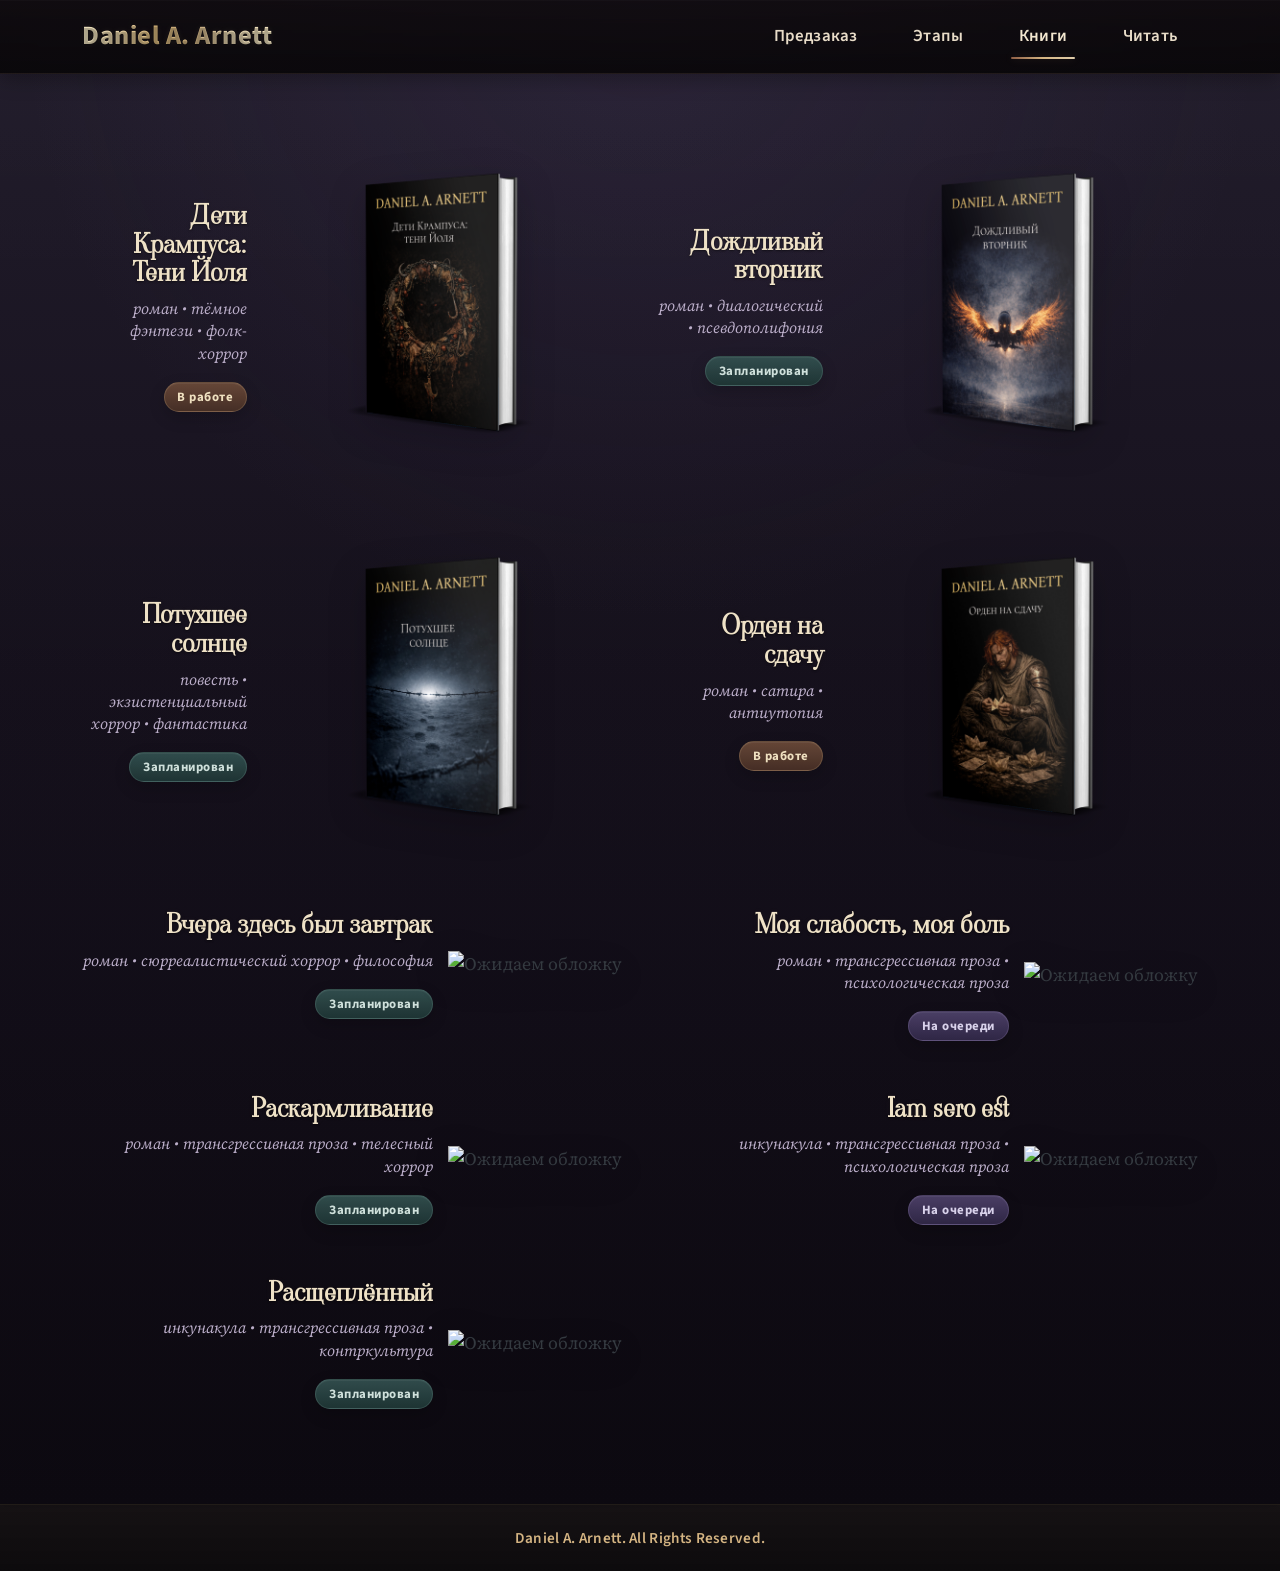
==== plans.html @ cc0ba198 "Update plans.html" ====
<!DOCTYPE html>
<html lang="ru">
<head>
    <meta charset="UTF-8">
    <meta name="viewport" content="width=device-width, initial-scale=1.0">

    <link href="./bootstrap.min.css" rel="stylesheet">
    <link href="./css/base.css" rel="stylesheet">
    <link href="./css/sections.css" rel="stylesheet">
    <link href="./css/modals.css" rel="stylesheet">
    <link href="./css/media.css" rel="stylesheet">
    <link href="./css/plans.css" rel="stylesheet">

    <link rel="preconnect" href="https://fonts.googleapis.com">
    <link rel="preconnect" href="https://fonts.gstatic.com" crossorigin>
    <link href="https://fonts.googleapis.com/css2?family=Source+Sans+3:ital,wght@0,200..900;1,200..900&family=Source+Serif+4:ital,opsz,wght@0,8..60,200..900;1,8..60,200..900&family=Viaoda+Libre&display=swap" rel="stylesheet">

    <title>Планы — Daniel A. Arnett</title>
</head>
<body>
    <nav class="navbar navbar-expand-lg fixed-top sticky" id="navbar">
        <div class="container">
            <a href="./index.html" class="navbar-brand logo gradient">Daniel A. Arnett</a>

            <button class="navbar-toggler" type="button" data-bs-toggle="collapse" data-bs-target="#navbarCollapse" aria-controls="navbarCollapse" aria-expanded="false" aria-label="Toggle navigation">
                <svg xmlns="http://www.w3.org/2000/svg" viewBox="0,0,256,256" width="48px" height="48px" fill-rule="nonzero">
                    <defs>
                        <linearGradient x1="32" y1="5.333" x2="32" y2="59.867" gradientUnits="userSpaceOnUse" id="color-1"><stop offset="0" stop-color="#fd4a81"/><stop offset="1" stop-color="#ff8662"/></linearGradient>
                        <linearGradient x1="32" y1="5.333" x2="32" y2="59.867" gradientUnits="userSpaceOnUse" id="color-2"><stop offset="0" stop-color="#fd4a81"/><stop offset="1" stop-color="#ff8662"/></linearGradient>
                        <linearGradient x1="32" y1="21.5" x2="32" y2="26.336" gradientUnits="userSpaceOnUse" id="color-3"><stop offset="0" stop-color="#ff5e73"/><stop offset="1" stop-color="#fc9860"/></linearGradient>
                        <linearGradient x1="32" y1="29.333" x2="32" y2="34.5" gradientUnits="userSpaceOnUse" id="color-4"><stop offset="0" stop-color="#ff5e73"/><stop offset="1" stop-color="#fc9860"/></linearGradient>
                        <linearGradient x1="32" y1="37" x2="32" y2="41.337" gradientUnits="userSpaceOnUse" id="color-5"><stop offset="0" stop-color="#ff5e73"/><stop offset="1" stop-color="#fc9860"/></linearGradient>
                    </defs>
                    <g fill="none" stroke="none">
                        <g transform="scale(4,4)">
                            <path d="M32,58c-14.337,0 -26,-11.663 -26,-26c0,-14.337 11.663,-26 26,-26c14.337,0 26,11.663 26,26c0,14.337 -11.663,26 -26,26zM32,8c-13.233,0 -24,10.767 -24,24c0,13.233 10.767,24 24,24c13.233,0 24,-10.767 24,-24c0,-13.233 -10.767 -24 -24 -24z" fill="url(#color-1)"/>
                            <path d="M32,52c-11.028,0 -20,-8.972 -20,-20c0,-11.028 8.972,-20 20,-20c11.028,0 20,8.972 20,20c0,11.028 -8.972,20 -20,20zM32,14c-9.925,0 -18,8.075 -18,18c0,9.925 8.075,18 18,18c9.925,0 18,-8.075 18,-18c0,-9.925 -8.075 -18 -18 -18z" fill="url(#color-2)"/>
                            <path d="M42,25c0,0.552 -0.448,1 -1,1h-18c-0.552,0 -1,-0.448 -1,-1v-2c0,-0.552 0.448,-1 1,-1h18c0.552,0 1,0.448 1,1z" fill="url(#color-3)"/>
                            <path d="M42,33c0,0.552 -0.448,1 -1,1h-18c-0.552,0 -1,-0.448 -1,-1v-2c0,-0.552 0.448,-1 1,-1h18c0.552,0 1,0.448 1,1z" fill="url(#color-4)"/>
                            <path d="M42,41c0,0.552 -0.448,1 -1,1h-18c-0.552,0 -1,-0.448 -1,-1v-2c0,-0.552 0.448,-1 1,-1h18c0.552,0 1,0.448 1,1z" fill="url(#color-5)"/>
                        </g>
                    </g>
                </svg>
            </button>

            <div class="collapse navbar-collapse" id="navbarCollapse">
                <ul class="navbar-nav ms-auto align-items-lg-center">
                    <li class="nav-item pe-lg-3">
                        <a href="#" class="nav-link">Предзаказ</a>
                    </li>
                    <li class="nav-item pe-lg-3">
                        <a href="#" class="nav-link" data-bs-toggle="modal" data-bs-target="#plansSteps">Этапы</a>
                    </li>
                    <li class="nav-item pe-lg-3">
                        <a href="./plans.html" class="nav-link active">Книги</a>
                    </li>
                    <li class="nav-item">
                        <a href="#" class="nav-link" data-bs-toggle="modal" data-bs-target="#excerptModal">Читать</a>
                    </li>
                </ul>
            </div>
        </div>
    </nav>

    <main class="plans-page">
        <section class="plans-page-section">
            <div class="container">
                <div class="plans-grid">

                    <article class="plan-row">
                        <div class="plan-row-text"> 
                            <h2 class="plan-row-title pb-1">Дети Крампуса: Тени Йоля</h2> <!-- Готово -->
                            <p class="plan-row-genre pb-2">роман • тёмное фэнтези • фолк-хоррор</p>
                            <span class="plan-status plan-status--in-progress">В работе</span>
                        </div>
                        <div class="plan-row-cover">
                            <img src="./images/Book01.png" alt="Дети Крампуса: Тени Йоля">
                        </div>
                    </article>

                    <article class="plan-row">
                        <div class="plan-row-text">
                            <h2 class="plan-row-title pb-1">Дождливый вторник</h2> <!-- Готово -->
                            <p class="plan-row-genre pb-2">роман • диалогический • псевдополифония</p>
                            <span class="plan-status plan-status--planned">Запланирован</span>
                        </div>
                        <div class="plan-row-cover">
                            <img src="./images/Book04.png" alt="Дождливый вторник">
                        </div>
                    </article>

                    <article class="plan-row">
                        <div class="plan-row-text">
                            <h2 class="plan-row-title pb-1">Потухшее солнце</h2> <!-- Готово -->
                            <p class="plan-row-genre pb-2">повесть • экзистенциальный хоррор • фантастика</p>
                            <span class="plan-status plan-status--planned">Запланирован</span>
                        </div>
                        <div class="plan-row-cover">
                            <img src="./images/Book03.png" alt="Потухшее солнце">
                        </div>
                    </article>

                    <article class="plan-row">
                        <div class="plan-row-text">
                            <h2 class="plan-row-title pb-1">Орден на сдачу</h2> <!-- Готово -->
                            <p class="plan-row-genre pb-2">роман • сатира • антиутопия</p>
                            <span class="plan-status plan-status--in-progress">В работе</span>
                        </div>
                        <div class="plan-row-cover">
                            <img src="./images/Book02.png" alt="Орден на сдачу">
                        </div>
                    </article>

                    <article class="plan-row">
                        <div class="plan-row-text">
                            <h2 class="plan-row-title pb-1">Вчера здесь был завтрак</h2> <!-- Готово -->
                            <p class="plan-row-genre pb-2">роман • сюрреалистический хоррор • философия</p>
                            <span class="plan-status plan-status--planned">Запланирован</span>
                        </div>
                        <div class="plan-row-cover">
                            <img src="./images/" alt="Ожидаем обложку">
                        </div>
                    </article>

                    <article class="plan-row">
                        <div class="plan-row-text">
                            <h2 class="plan-row-title pb-1">Моя слабость, моя боль</h2> <!-- Готово -->
                            <p class="plan-row-genre pb-2">роман • трансгрессивная проза • психологическая проза</p>
                            <span class="plan-status plan-status--queued">На очереди</span>
                        </div>
                        <div class="plan-row-cover">
                            <img src="./images/" alt="Ожидаем обложку">
                        </div>
                    </article>

                    <article class="plan-row">
                        <div class="plan-row-text">
                            <h2 class="plan-row-title pb-1">Раскармливание</h2> <!-- Готово -->
                            <p class="plan-row-genre pb-2">роман • трансгрессивная проза • телесный хоррор</p>
                            <span class="plan-status plan-status--planned">Запланирован</span>
                        </div>
                        <div class="plan-row-cover">
                            <img src="./images/" alt="Ожидаем обложку">
                        </div>
                    </article>

                    <article class="plan-row">
                        <div class="plan-row-text">
                            <h2 class="plan-row-title pb-1">Iam sero est</h2> <!-- Готово -->
                            <p class="plan-row-genre pb-2">инкунакула • трансгрессивная проза • психологическая проза</p>
                            <span class="plan-status plan-status--queued">На очереди</span>
                        </div>
                        <div class="plan-row-cover">
                            <img src="./images/" alt="Ожидаем обложку">
                        </div>
                    </article>
                    
                    <article class="plan-row">
                        <div class="plan-row-text">
                            <h2 class="plan-row-title pb-1">Расщеплённый</h2>
                            <p class="plan-row-genre pb-2">инкунакула • трансгрессивная проза • контркультура</p>
                            <span class="plan-status plan-status--planned">Запланирован</span>
                        </div>
                        <div class="plan-row-cover">
                            <img src="./images/" alt="Ожидаем обложку">
                        </div>
                    </article>

                </div>
            </div>
        </section>
    </main>

    <!-- Excerpt Modal -->
    <div class="modal fade" id="excerptModal" tabindex="-1" aria-hidden="true">
        <div class="modal-dialog modal-dialog-centered">
            <div class="modal-content excerpt-modal-content">

                <div class="modal-header excerpt-modal-header">
                    <h5 class="modal-title excerpt-modal-title">Чтение романов</h5>
                    <button type="button"
                            class="btn-close btn-close-white excerpt-modal-close"
                            data-bs-dismiss="modal"></button>
                </div>

                <div class="modal-body excerpt-modal-body">

                    <div class="excerpt-groups">

                        <div class="excerpt-group">
                            <div class="excerpt-group-title">Орден на сдачу</div>
                            <div class="excerpt-list">
                                <a href="#" class="excerpt-item">Будет доступно на Этапе 3</a>
                            </div>
                        </div>

                        <div class="excerpt-group">
                            <div class="excerpt-group-title">Дети Крампуса: тени Йоля</div>
                            <div class="excerpt-list">
                                <a href="#" class="excerpt-item">Будет доступно на Этапе 3</a>
                            </div>
                        </div>

                    </div>

                </div>
            </div>
        </div>
    </div>

        <!-- Steps Modal -->
    <div class="modal fade" id="plansSteps" tabindex="-1" aria-labelledby="plansStepsLabel" aria-hidden="true">
        <div class="modal-dialog modal-dialog-centered modal-lg modal-dialog-scrollable">
            <div class="modal-content steps-modal-content">
                <div class="modal-header steps-modal-header">
                    <h5 class="modal-title steps-modal-title" id="plansStepsLabel">Список этапов работы</h5>
                    <button type="button"
                            class="btn-close btn-close-white steps-modal-close"
                            data-bs-dismiss="modal"
                            aria-label="Закрыть"></button>
                </div>

                <div class="modal-body steps-modal-body">

                    <div class="steps-list">

                        <div class="step-item step-item-accent">
                            <div class="step-item-top">
                                <div>
                                    <h6 class="step-title">Этап 0. Черновик</h6>
                                </div>
                                <span class="step-time">60–90 дней</span>
                            </div>

                            <div class="step-block">
                                <div class="step-label">Цель:</div>
                                <p class="step-text">Сделать полный текст от начала до конца.</p>
                            </div>

                            <div class="step-block">
                                <div class="step-label">Что входит:</div>
                                <p class="step-text">Все возможные сцены; движок сюжета; герои.</p>
                            </div>
                        </div>

                        <div class="step-item">
                            <div class="step-item-top">
                                <div>
                                    <h6 class="step-title">Этап 1. Пауза</h6>
                                </div>
                                <span class="step-time">10–14 дней</span>
                            </div>

                            <div class="step-block">
                                <div class="step-label">Цель:</div>
                                <p class="step-text">Убрать «эффект автора».</p>
                            </div>

                            <div class="step-block">
                                <div class="step-label">Что входит:</div>
                                <p class="step-text">Забывание деталей; текст превращается в чужой.</p>
                            </div>
                        </div>

                        <div class="step-item">
                            <div class="step-item-top">
                                <div>
                                    <h6 class="step-title">Этап 2. Структурная редактура</h6>
                                </div>
                                <span class="step-time">10–20 дней</span>
                            </div>

                            <div class="step-block">
                                <div class="step-label">Цель:</div>
                                <p class="step-text">Сделать роман работающей системой.</p>
                            </div>

                            <div class="step-block">
                                <div class="step-label">Что входит:</div>
                                <p class="step-text">
                                    Чтение всего романа; создание карты романа; удаление сцен;
                                    объединение сцен; изменение мотиваций; усиление конфликтов;
                                    правка арок героев.
                                </p>
                            </div>
                        </div>

                        <div class="step-item">
                            <div class="step-item-top">
                                <div>
                                    <h6 class="step-title">Этап 3. Перепись</h6>
                                </div>
                                <span class="step-time">30–60 дней</span>
                            </div>

                            <div class="step-block">
                                <div class="step-label">Цель:</div>
                                <p class="step-text">Привести текст в соответствие структуре.</p>
                            </div>

                            <div class="step-block">
                                <div class="step-label">Что входит:</div>
                                <p class="step-text">
                                    Переписывание сцен; резка 20–40% текста; выравнивание персонажей;
                                    устранение лишнего; усиление слабых мест.
                                </p>
                            </div>
                        </div>

                        <div class="step-item">
                            <div class="step-item-top">
                                <div>
                                    <h6 class="step-title">Этап 4. Линейная чистка</h6>
                                </div>
                                <span class="step-time">10–20 дней</span>
                            </div>

                            <div class="step-block">
                                <div class="step-label">Цель:</div>
                                <p class="step-text">Сделать текст читаемым и плотным.</p>
                            </div>

                            <div class="step-block">
                                <div class="step-label">Что входит:</div>
                                <p class="step-text">
                                    Удаление повторов; упрощение перегруженных фраз; выравнивание стиля;
                                    чистка диалогов; проверка ритма.
                                </p>
                            </div>
                        </div>

                        <div class="step-item">
                            <div class="step-item-top">
                                <div>
                                    <h6 class="step-title">Этап 5. Финальный проход</h6>
                                </div>
                                <span class="step-time">3–7 дней</span>
                            </div>

                            <div class="step-block">
                                <div class="step-label">Цель:</div>
                                <p class="step-text">Проверить текст как читатель.</p>
                            </div>

                            <div class="step-block">
                                <div class="step-label">Что входит:</div>
                                <p class="step-text">
                                    Чтение всего романа и поиск провалов, сбоев, слабых мест.
                                </p>
                            </div>
                        </div>

                    </div>
                </div>
            </div>
        </div>
    </div>

    <footer class="site-footer">
        <div class="container">
            <p class="site-footer-text">Daniel A. Arnett. All Rights Reserved.</p>
        </div>
    </footer>

    <script src="./bootstrap.bundle.min.js"></script>
</body>
</html>
---- css/base.css ----
/* --------------------------------------------
    Root Partition: General
---------------------------------------------- */

:root {
    --color-gradient: linear-gradient(
        90deg,
        #fff3cf 0%,
        #f3ddb0 18%,
        #e2bf7f 38%,
        #d5b583 58%,
        #f1dfb8 78%,
        #fff1cc 100%
    );
    --size-skew: 1rem;

    --font-brand-ui: "Source Sans 3", sans-serif;
    --font-display: "Viaoda Libre", serif;
    --font-text: "Source Serif 4", serif;
}

body {
    overflow-y: scroll;
    background-color: #d8d8d834;
    font-family: var(--font-text);

    text-rendering: optimizeLegibility;
    -webkit-font-smoothing: antialiased;
    -moz-osx-font-smoothing: grayscale;
}

.row > * {
    position: relative;
}

.text-content .subtitle,
.text-content .form-label.text-d5b583,
.text-content .custom-progress,
.text-content .custom-progress-two {
    margin-left: auto;
    margin-right: auto;
}

.btn-close:focus,
.btn-close:focus-visible {
    outline: none;
    box-shadow: none;
}

/* --------------------------------------------
    Typography
---------------------------------------------- */

.navbar-brand.logo,
.navbar .nav-link,
.progress-text,
.form-label.text-d5b583 {
    font-family: var(--font-brand-ui);
}

.title {
    font-family: var(--font-display);
    font-size: clamp(2.5rem, 4vw, 4rem);
    line-height: 1.08;
    letter-spacing: 0.01em;
    font-weight: 400;
    color: #d5b583;

    /* было слишком мыльно — делаем чище */
    text-shadow:
        0 1px 2px rgba(0,0,0,0.55),
        0 0 4px rgba(213,181,131,0.12);
}

.subtitle {
    font-family: var(--font-text);
    font-style: italic;
    font-size: clamp(1rem, 1.1vw, 1.12rem);
    line-height: 1.45;
    letter-spacing: 0.015em;
    color: #c8a874;
    opacity: 1;

    /* сильное свечение убираем */
    text-shadow: 0 1px 2px rgba(0,0,0,0.45);

    margin-top: -0.4rem;
    margin-bottom: 1.35rem;
}

.paragraph {
    font-family: var(--font-text);
    font-size: 1.03rem;
    line-height: 1.75;
    font-weight: 400;
    letter-spacing: 0;
    color: #e8ddca;
    opacity: 1;

    max-width: 100%;
    width: 100%;
    margin-left: 0;
    margin-right: 0;

    text-align: justify;
    text-justify: inter-word;
    text-wrap: pretty;

    hyphens: auto;
    -webkit-hyphens: auto;
    -ms-hyphens: auto;
}

.paragraph::first-letter {
    font-size: 1.45em;
    line-height: 1;
    color: #d5b583;
    font-family: var(--font-text);
    font-style: italic;
    font-weight: 600;
}

.book-two-section .paragraph {
    color: #dfd8eb;
    opacity: 1;
}

.book-two-section .title {
    color: #CDB398;
    text-shadow:
        0 1px 2px rgba(0,0,0,0.6),
        0 0 5px rgba(180,160,255,0.12);
}

.book-two-section .subtitle {
    color: #CDB398;
    text-shadow: 0 1px 2px rgba(0,0,0,0.45);
}

/* --------------------------------------------
    Navbar — black glass
---------------------------------------------- */

.navbar {
    transition:
        background 0.35s ease,
        box-shadow 0.35s ease,
        padding 0.35s ease,
        border-color 0.35s ease;
    padding: 18px 0;
    background: linear-gradient(
        180deg,
        rgba(12, 8, 10, 0.82) 0%,
        rgba(8, 6, 8, 0.9) 100%
    );
    backdrop-filter: blur(10px);
    -webkit-backdrop-filter: blur(10px);
    border-bottom: 1px solid rgba(213,181,131,0.09);
    box-shadow:
        0 6px 18px rgba(0,0,0,0.28),
        inset 0 1px 0 rgba(255,255,255,0.02);
}

.navbar::before {
    content: "";
    position: absolute;
    inset: 0;
    background-image: url('./static-texture.webp');
    opacity: 0.08;
    pointer-events: none;
}

.navbar .container {
    position: relative;
    z-index: 1;
}

.navbar-brand.logo {
    display: inline-block;
    font-size: clamp(1.65rem, 2vw, 2.1rem);
    font-weight: 700;
    letter-spacing: 0.02em;
    line-height: 1.05;
    white-space: nowrap;
}

.navbar .nav-link {
    color: #e8dcc8;
    font-size: 1.06rem;
    font-weight: 600;
    letter-spacing: 0.01em;
    margin: 0 12px;
    padding: 6px 4px;
    position: relative;
    transition:
        color 0.25s ease,
        opacity 0.25s ease;
}

.navbar .nav-link:hover {
    color: #f1dfb8;
}

.navbar .nav-link::after {
    content: "";
    position: absolute;
    left: 0;
    bottom: -4px;
    width: 0%;
    height: 2px;
    border-radius: 999px;
    background: linear-gradient(
        90deg,
        rgba(157,104,76,0.9),
        rgba(213,181,131,1),
        rgba(236,216,180,0.95)
    );
    box-shadow: 0 0 8px rgba(213,181,131,0.18);
    transition: width 0.3s ease;
}

.navbar .nav-link:hover::after {
    width: 100%;
}

.navbar .nav-link.active {
    color: #f3e7d0;
}

.navbar .nav-link.active::after {
    width: 100%;
}

/* --------------------------------------------
    Sticky состояние
---------------------------------------------- */

.nav-sticky.navbar {
    padding: 11px 0;
    background: linear-gradient(
        180deg,
        rgba(10, 7, 9, 0.94) 0%,
        rgba(7, 5, 7, 0.97) 100%
    );
    border-bottom: 1px solid rgba(213,181,131,0.12);
    box-shadow:
        0 10px 26px rgba(0,0,0,0.45),
        0 0 14px rgba(213,181,131,0.04),
        inset 0 1px 0 rgba(255,255,255,0.02);
}

.navbar .gradient {
    display: inline-block;
    background-image: var(--color-gradient);
    background-size: 100% 100%;
    background-repeat: no-repeat;
    background-clip: text;
    -webkit-background-clip: text;
    -webkit-text-fill-color: transparent;
    color: transparent !important;
    text-shadow:
        0 1px 1px rgba(0,0,0,0.32),
        0 0 6px rgba(255,236,190,0.08);
}

/* --------------------------------------------
    Footer
---------------------------------------------- */

.site-footer {
    position: relative;
    overflow: hidden;
    padding: 1.35rem 0;
    background: linear-gradient(
        180deg,
        rgba(12, 8, 10, 0.96),
        rgba(8, 6, 8, 0.98)
    );
    backdrop-filter: blur(4px);
    border-top: 1px solid rgba(213,181,131,0.1);
}

.site-footer::before {
    content: "";
    position: absolute;
    inset: 0;
    background-image: url('./static-texture.webp');
    opacity: 0.18;
}

.site-footer-text {
    margin: 0;
    text-align: center;
    font-family: var(--font-brand-ui);
    font-size: 0.95rem;
    font-weight: 600;
    letter-spacing: 0.02em;
    color: #d5b583;
}

/* Mobile */
@media (max-width: 575.98px) {
    .site-footer {
        padding: 1.05rem 0;
    }

    .site-footer-text {
        font-size: 0.84rem;
        line-height: 1.45;
    }
}
---- css/sections.css ----
/* --------------------------------------------
    Section Main
---------------------------------------------- */

.book-one-section {
    background: linear-gradient(
        180deg,
        #3a2324 0%,
        #2f1d21 100%
    );
    color: #d5b583;
    position: relative;
    overflow: hidden;
}

.book-one-section::before {
    content: "";
    position: absolute;
    inset: 0;
    background-image: url('./static-texture.webp');
    opacity: 0.2;
    z-index: 0;
}

.book-one-section .container {
    position: relative;
    z-index: 1;
}

.text-content h2 {
    font-weight: 400;
}

.text-content p {
    line-height: 1.8;
}

.book-image {
    max-height: 500px;
    object-fit: contain;
}

.pt-120 {
    padding-top: 120px;
}

.pb-120 {
    padding-bottom: 120px;
}

.btn-primary {
    background-color: #493547;
    border-color: #493547;
    border-radius: 0;
    padding: 12px 24px;
    font-size: 1.1rem;
}

/* --------------------------------------------
    Section Second
---------------------------------------------- */

.book-two-section {
    background: linear-gradient(
        180deg,
        #272235 0%,
        #1f1a2b 100%
    );
    color: #d5b583;
    position: relative;
    overflow: hidden;
}

.book-two-section::before {
    content: "";
    position: absolute;
    inset: 0;
    background-image: url('./static-texture.webp');
    opacity: 0.4;
    z-index: 0;
}

.book-two-section .container {
    position: relative;
    z-index: 1;
}

/* --------------------------------------------
    Progress bars — unified, section-aware
---------------------------------------------- */

.form-label.text-d5b583 {
    font-size: 0.98rem;
    letter-spacing: 0.015em;
    margin-bottom: 0.7rem;
    font-weight: 600;
}

.book-one-section .progress-text,
.book-two-section .progress-text {
    font-size: 0.92rem;
    letter-spacing: 0.02em;
    font-weight: 700;
}

/* ---------- SECTION ONE ---------- */

.book-one-section .form-label.text-d5b583 {
    color: #cfae7d;
    text-shadow: 0 1px 2px rgba(0,0,0,0.45);
}

.book-one-section .custom-progress {
    position: relative;
    height: 34px;
    border-radius: 16px;
    overflow: hidden;
    background:
        linear-gradient(180deg, #241314 0%, #321a1a 45%, #2a1516 100%);
    border: 1px solid rgba(120, 78, 58, 0.45);
    box-shadow:
        inset 0 3px 7px rgba(0,0,0,0.65),
        inset 0 -2px 4px rgba(255,220,180,0.04),
        0 1px 1px rgba(255,255,255,0.03);
}

.book-one-section .custom-progress::before {
    content: "";
    position: absolute;
    inset: 3px;
    border-radius: 13px;
    background:
        linear-gradient(180deg, rgba(0,0,0,0.18), rgba(255,255,255,0.02));
    box-shadow:
        inset 0 1px 1px rgba(255,255,255,0.03),
        inset 0 -2px 4px rgba(0,0,0,0.35);
    pointer-events: none;
}

.book-one-section .custom-progress::after {
    content: "";
    position: absolute;
    inset: 0;
    background:
        linear-gradient(180deg, rgba(255,255,255,0.04), transparent 40%, rgba(0,0,0,0.08) 100%);
    pointer-events: none;
    mix-blend-mode: screen;
}

.book-one-section .custom-progress-bar {
    position: absolute;
    top: 3px;
    left: 3px;
    bottom: 3px;
    width: 0;
    border-radius: 13px;
    background:
        linear-gradient(
            90deg,
            #7a5238 0%,
            #a06b4f 22%,
            #c49a6c 48%,
            #d5b583 72%,
            #ecd6ab 100%
        );
    box-shadow:
        inset 0 1px 1px rgba(255,245,220,0.35),
        inset 0 -2px 4px rgba(90,45,20,0.35),
        0 0 10px rgba(212,166,112,0.18);
    transition: width 0.6s ease;
}

.book-one-section .custom-progress-bar::after {
    content: "";
    position: absolute;
    inset: 0;
    border-radius: inherit;
    background:
        linear-gradient(180deg, rgba(255,255,255,0.18), transparent 35%, rgba(0,0,0,0.08) 100%);
    pointer-events: none;
}

.book-one-section .progress-text {
    position: absolute;
    inset: 0;
    z-index: 2;
    display: flex;
    align-items: center;
    justify-content: center;
    color: #ead8b8;
    font-size: 0.95rem;
    letter-spacing: 0.04em;
    font-weight: 600;
    pointer-events: none;
    text-shadow:
        0 1px 2px rgba(0,0,0,0.8),
        0 0 3px rgba(58,22,21,0.7);
}

/* ---------- SECTION TWO ---------- */

.book-two-section .form-label.text-d5b583 {
    color: #b8abd9;
    text-shadow: 0 1px 2px rgba(0,0,0,0.5);
}

.book-two-section .custom-progress-two {
    position: relative;
    height: 34px;
    border-radius: 16px;
    overflow: hidden;
    background:
        linear-gradient(180deg, #161320 0%, #201b2d 45%, #181421 100%);
    border: 1px solid rgba(91, 84, 125, 0.45);
    box-shadow:
        inset 0 3px 7px rgba(0,0,0,0.7),
        inset 0 -2px 4px rgba(220,220,255,0.04),
        0 1px 1px rgba(255,255,255,0.03);
}

.book-two-section .custom-progress-two::before {
    content: "";
    position: absolute;
    inset: 3px;
    border-radius: 13px;
    background:
        linear-gradient(180deg, rgba(0,0,0,0.2), rgba(255,255,255,0.02));
    box-shadow:
        inset 0 1px 1px rgba(255,255,255,0.03),
        inset 0 -2px 4px rgba(0,0,0,0.4);
    pointer-events: none;
}

.book-two-section .custom-progress-two::after {
    content: "";
    position: absolute;
    inset: 0;
    background:
        linear-gradient(180deg, rgba(255,255,255,0.04), transparent 40%, rgba(0,0,0,0.1) 100%);
    pointer-events: none;
    mix-blend-mode: screen;
}

.book-two-section .custom-progress-bar-two {
    position: absolute;
    top: 3px;
    left: 3px;
    bottom: 3px;
    width: 0;
    border-radius: 13px;
    background:
        linear-gradient(
            90deg,
            #4c4666 0%,
            #6a5d8c 20%,
            #8d7fb6 45%,
            #b8abd9 72%,
            #ddd5f2 100%
        );
    box-shadow:
        inset 0 1px 1px rgba(245,245,255,0.28),
        inset 0 -2px 4px rgba(42,35,66,0.45),
        0 0 10px rgba(160,145,220,0.15);
    transition: width 0.6s ease;
}

.book-two-section .custom-progress-bar-two::after {
    content: "";
    position: absolute;
    inset: 0;
    border-radius: inherit;
    background:
        linear-gradient(180deg, rgba(255,255,255,0.16), transparent 35%, rgba(0,0,0,0.1) 100%);
    pointer-events: none;
}

.book-two-section .progress-text {
    position: absolute;
    inset: 0;
    z-index: 2;
    display: flex;
    align-items: center;
    justify-content: center;
    color: #ece7f8;
    font-size: 0.95rem;
    letter-spacing: 0.04em;
    font-weight: 600;
    pointer-events: none;
    text-shadow:
        0 1px 2px rgba(0,0,0,0.85),
        0 0 4px rgba(31,26,43,0.7);
}
---- css/modals.css ----
/* --------------------------------------------
    Excerpt Modal
---------------------------------------------- */

.excerpt-modal-content {
    background: linear-gradient(180deg, rgba(14,10,12,0.98), rgba(10,8,10,0.99));
    border-radius: 20px;
    border: 1px solid rgba(213,181,131,0.18);
}

.excerpt-modal-header {
    background: linear-gradient(180deg, rgba(58,35,36,0.95), rgba(30,18,20,0.95));
    border-bottom: 1px solid rgba(213,181,131,0.12);
}

.excerpt-modal-title {
    font-family: var(--font-display);
    color: #f1dfb8;
    font-size: 1.6rem;
}

.excerpt-modal-body {
    padding: 1.2rem;
}

.excerpt-groups {
    display: flex;
    flex-direction: column;
    gap: 1rem;
}

.excerpt-group {
    padding: 0.9rem;
    border-radius: 16px;
    background: linear-gradient(180deg, rgba(26,18,20,0.92), rgba(16,12,14,0.95));
    border: 1px solid rgba(213,181,131,0.1);
}

.excerpt-group-title {
    margin-bottom: 0.75rem;
    padding-bottom: 0.45rem;
    border-bottom: 1px solid rgba(213,181,131,0.14);

    font-family: var(--font-display);
    font-size: 1.25rem;
    letter-spacing: 0.03em;
    color: #ffffff;
}

.excerpt-list {
    display: flex;
    flex-direction: column;
    gap: 0.6rem;
}

/* Кнопки-отрывки */
.excerpt-item {
    display: block;
    padding: 0.8rem 1rem;
    border-radius: 14px;
    background: linear-gradient(180deg, rgba(40,26,28,0.9), rgba(22,16,18,0.95));
    border: 1px solid rgba(213,181,131,0.12);
    color: #e6dcc6;
    text-decoration: none;
    font-family: var(--font-text);
    transition: all 0.25s ease;
}

.excerpt-item:hover {
    transform: translateX(4px);
    border-color: rgba(213,181,131,0.3);
    color: #f1dfb8;
}

/* Mobile */
@media (max-width: 575.98px) {
    .excerpt-modal-header {
        padding: 1rem 1rem 0.9rem;
    }

    .excerpt-modal-body {
        padding: 1rem;
    }

    .excerpt-modal-title {
        font-size: 1.5rem;
    }

    .excerpt-group {
        padding: 0.8rem;
    }

    .excerpt-group-title {
        font-size: 1rem;
    }

    .excerpt-item {
        font-size: 0.95rem;
        padding: 0.7rem 0.9rem;
    }
}

/* --------------------------------------------
    Steps Modal
---------------------------------------------- */

.steps-modal-content {
    background:
        linear-gradient(180deg, rgba(18, 12, 14, 0.99), rgba(11, 8, 10, 0.995));
    border: 1px solid rgba(160, 120, 80, 0.22);
    border-radius: 22px;
    box-shadow:
        0 24px 60px rgba(0, 0, 0, 0.62),
        inset 0 1px 0 rgba(255,255,255,0.03);
    overflow: hidden;
}

.steps-modal-header {
    border-bottom: 1px solid rgba(213, 181, 131, 0.14);
    padding: 1.2rem 1.4rem 1rem;
    background:
        linear-gradient(180deg, rgba(72, 42, 38, 0.96), rgba(44, 25, 24, 0.95));
    box-shadow:
        inset 0 -1px 0 rgba(255,255,255,0.02),
        0 3px 10px rgba(0,0,0,0.22);
}

.steps-modal-title {
    font-family: var(--font-display);
    font-size: clamp(1.7rem, 2.5vw, 2.3rem);
    font-weight: 400;
    color: #f0dfbd;
    letter-spacing: 0.01em;
    text-shadow:
        0 1px 2px rgba(0,0,0,0.7),
        0 0 6px rgba(213,181,131,0.08);
}

.steps-modal-close {
    opacity: 0.85;
    transition: opacity 0.25s ease, transform 0.25s ease;
}

.steps-modal-close:hover {
    opacity: 1;
    transform: scale(1.06);
}

.steps-modal-body {
    padding: 1.25rem 1.4rem 1.4rem;
    background:
        linear-gradient(180deg, rgba(16, 12, 18, 0.98), rgba(10, 8, 14, 0.99));
}

.steps-intro {
    margin-bottom: 1rem;
    padding: 0.9rem 1rem;
    border-radius: 16px;
    background: linear-gradient(180deg, rgba(35,24,28,0.92), rgba(20,14,18,0.95));
    border: 1px solid rgba(213,181,131,0.1);
    color: #cdb99a;
    font-family: var(--font-text);
    font-size: 0.98rem;
    line-height: 1.6;
    box-shadow:
        inset 0 1px 0 rgba(255,255,255,0.02),
        0 6px 18px rgba(0,0,0,0.2);
}

.steps-list {
    display: flex;
    flex-direction: column;
    gap: 1rem;
}

.step-item {
    position: relative;
    padding: 1rem 1rem 0.95rem;
    border-radius: 18px;
    background:
        linear-gradient(180deg, rgba(42, 28, 34, 0.94), rgba(24, 16, 22, 0.96));
    border: 1px solid rgba(213, 181, 131, 0.12);
    box-shadow:
        inset 0 1px 0 rgba(255,255,255,0.025),
        0 8px 18px rgba(0,0,0,0.3);
    transition:
        transform 0.25s ease,
        border-color 0.25s ease,
        box-shadow 0.25s ease;
}

.step-item:hover {
    transform: translateY(-2px);
    border-color: rgba(213, 181, 131, 0.24);
    box-shadow:
        inset 0 1px 0 rgba(255,255,255,0.03),
        0 12px 24px rgba(0,0,0,0.38);
}

.step-item-accent {
    border-color: rgba(213, 181, 131, 0.22);
    background:
        linear-gradient(180deg, rgba(58, 36, 34, 0.95), rgba(28, 18, 20, 0.96));
}

.step-item-top {
    display: flex;
    justify-content: space-between;
    align-items: flex-start;
    gap: 1rem;
    margin-bottom: 0.9rem;
    flex-wrap: wrap;
}

.step-index {
    display: inline-block;
    margin-bottom: 0.2rem;
    font-family: var(--font-brand-ui);
    font-size: 0.82rem;
    font-weight: 800;
    letter-spacing: 0.08em;
    text-transform: uppercase;
    color: #c8a874;
    opacity: 0.9;
}

.step-title {
    margin: 0;
    font-family: var(--font-display);
    font-size: 1.45rem;
    font-weight: 400;
    line-height: 1.1;
    color: #f3e7d0;
}

.step-time {
    display: inline-flex;
    align-items: center;
    padding: 0.36rem 0.75rem;
    border-radius: 999px;
    font-family: var(--font-brand-ui);
    font-size: 0.9rem;
    font-weight: 700;
    letter-spacing: 0.02em;
    color: #211315;
    background: linear-gradient(
        90deg,
        #9d684c 0%,
        #d2b07f 55%,
        #ecd8b4 100%
    );
    box-shadow:
        inset 0 1px 1px rgba(255,255,255,0.24),
        0 4px 10px rgba(0,0,0,0.2);
    white-space: nowrap;
}

.step-block + .step-block {
    margin-top: 0.85rem;
}

.step-label {
    margin-bottom: 0.28rem;
    font-family: var(--font-brand-ui);
    font-size: 0.86rem;
    font-weight: 700;
    letter-spacing: 0.06em;
    text-transform: uppercase;
    color: #d5b583;
}

.step-text {
    margin: 0;
    font-family: var(--font-text);
    font-size: 1rem;
    line-height: 1.65;
    color: #ddd1bb;
}

/* Scrollbar inside modal body */
.steps-modal-body::-webkit-scrollbar {
    width: 10px;
}

.steps-modal-body::-webkit-scrollbar-track {
    background: rgba(20, 14, 18, 0.7);
    border-radius: 999px;
}

.steps-modal-body::-webkit-scrollbar-thumb {
    background: linear-gradient(180deg, #8d6147, #d5b583);
    border-radius: 999px;
    border: 2px solid rgba(20, 14, 18, 0.7);
}

/* Mobile */
@media (max-width: 575.98px) {
    .steps-modal-header {
        padding: 1rem 1rem 0.9rem;
    }

    .steps-modal-body {
        padding: 1rem;
    }

    .steps-modal-title {
        font-size: 1.45rem;
        line-height: 1.15;
    }

    .steps-intro {
        font-size: 0.92rem;
        padding: 0.8rem 0.9rem;
    }

    .step-item {
        padding: 0.9rem 0.85rem;
        border-radius: 16px;
    }

    .step-title {
        font-size: 1.18rem;
    }

    .step-index {
        font-size: 0.76rem;
    }

    .step-time {
        font-size: 0.82rem;
        padding: 0.34rem 0.68rem;
    }

    .step-label {
        font-size: 0.78rem;
    }

    .step-text {
        font-size: 0.94rem;
        line-height: 1.58;
    }
}
---- css/media.css ----
/* --------------------------------------------
   Mobile / Tablet responsive
---------------------------------------------- */

/* Общий мобильный и планшетный диапазон */
@media (max-width: 991.98px) {
    .navbar {
        padding: 12px 0;
    }

    .navbar .container {
        padding-left: 16px;
        padding-right: 16px;
    }

    .navbar-brand.logo {
        font-size: 1.28rem;
        line-height: 1.05;
        max-width: calc(100% - 72px);
        white-space: normal;
    }

    .navbar-toggler {
        border: 0;
        padding: 0;
        box-shadow: none !important;
    }

    .navbar-toggler:focus {
        box-shadow: none !important;
    }

    .navbar-toggler svg {
        width: 40px;
        height: 40px;
        display: block;
    }

    .navbar-collapse {
        margin-top: 14px;
        padding: 12px 14px;
        border-radius: 14px;
        background: linear-gradient(
            180deg,
            rgba(14, 10, 12, 0.96),
            rgba(8, 6, 8, 0.98)
        );
        backdrop-filter: blur(10px);
        -webkit-backdrop-filter: blur(10px);
        border: 1px solid rgba(213,181,131,0.1);
        box-shadow:
            0 12px 28px rgba(0,0,0,0.42),
            inset 0 1px 0 rgba(255,255,255,0.025);
    }

    .navbar-nav {
        gap: 0;
        align-items: stretch !important;
    }

    .navbar-nav .nav-item {
        width: 100%;
    }

    .navbar .nav-link {
        display: block;
        margin: 0;
        padding: 12px 4px;
        font-size: 1rem;
        line-height: 1.35;
    }

    .navbar .nav-link::after {
        bottom: 4px;
    }

    .pt-120 {
        padding-top: 88px;
    }

    .pb-120 {
        padding-bottom: 72px;
    }

    .book-one-section,
    .book-two-section {
        overflow: hidden;
    }

    .book-one-section .container,
    .book-two-section .container {
        padding-left: 18px;
        padding-right: 18px;
    }

    .book-one-section .row,
    .book-two-section .row {
        row-gap: 28px;
    }

    .text-content {
        text-align: center;
    }

    .title {
        font-size: clamp(2rem, 8vw, 2.8rem);
        line-height: 1.08;
        margin-bottom: 0.8rem !important;
    }

    .subtitle {
        font-size: 0.98rem;
        line-height: 1.45;
        margin-top: 0;
        margin-bottom: 1rem;
    }

    .paragraph {
        width: 100%;
        max-width: 100%;
        font-size: 0.98rem;
        line-height: 1.68;
        text-align: left;
        text-justify: auto;
        hyphens: none;
        -webkit-hyphens: none;
        -ms-hyphens: none;
        margin-bottom: 1.2rem !important;
    }

    .paragraph::first-letter {
        font-size: 1.2em;
    }

    .book-image {
        width: 100%;
        max-width: 300px;
        height: auto;
        display: block;
        margin: 0 auto;
    }

    @media (max-width: 430px) {
        .book-image {
            width: 78vw;
            max-width: 340px;
            min-width: 220px;
        }
    }

    @media (max-width: 360px) {
        .book-image {
            width: 82vw;
            max-width: 300px;
            min-width: 210px;
        }
    }
    
    .form-label.text-d5b583 {
        font-size: 0.92rem;
        line-height: 1.4;
        margin-bottom: 0.55rem;
    }

    .book-one-section .custom-progress,
    .book-two-section .custom-progress-two {
        width: 100%;
        max-width: 100%;
        height: 32px;
    }

    .book-one-section .progress-text,
    .book-two-section .progress-text {
        font-size: 0.86rem;
        letter-spacing: 0.02em;
    }
}

/* Основной режим под Honor ELI-NX9 и похожие телефоны */
@media (max-width: 430px) {
    body {
        overflow-x: hidden;
    }

    .navbar {
        padding: 10px 0;
    }

    .navbar .container {
        padding-left: 14px;
        padding-right: 14px;
    }

    .navbar-brand.logo {
        font-size: 1.12rem;
        letter-spacing: 0.015em;
        max-width: calc(100% - 64px);
    }

    .navbar-toggler svg {
        width: 34px;
        height: 34px;
    }

    .navbar-collapse {
        margin-top: 12px;
        padding: 10px 12px;
        border-radius: 12px;
    }

    .pt-120 {
        padding-top: 78px;
    }

    .pb-120 {
        padding-bottom: 58px;
    }

    .py-5 {
        padding-top: 2rem !important;
        padding-bottom: 2rem !important;
    }

    .book-one-section .container,
    .book-two-section .container {
        padding-left: 14px;
        padding-right: 14px;
    }

    .title {
        font-size: 1.82rem;
        line-height: 1.06;
        letter-spacing: 0;
    }

    .subtitle {
        font-size: 0.92rem;
        margin-bottom: 0.9rem;
    }

    .paragraph {
        font-size: 0.94rem;
        line-height: 1.62;
        padding-left: 2px;
        padding-right: 2px;
    }

    .book-image {
        max-width: 260px;
    }

    .form-label.text-d5b583 {
        font-size: 0.88rem;
    }

    .book-one-section .custom-progress,
    .book-two-section .custom-progress-two {
        height: 30px;
        border-radius: 14px;
    }

    .book-one-section .custom-progress::before,
    .book-two-section .custom-progress-two::before {
        border-radius: 11px;
    }

    .book-one-section .custom-progress-bar,
    .book-two-section .custom-progress-bar-two {
        border-radius: 11px;
    }

    .book-one-section .progress-text,
    .book-two-section .progress-text {
        font-size: 0.8rem;
    }
}

/* Страховка для совсем узких экранов */
@media (max-width: 360px) {
    .navbar-brand.logo {
        font-size: 0.98rem;
    }

    .title {
        font-size: 1.65rem;
    }

    .subtitle {
        font-size: 0.86rem;
    }

    .paragraph {
        font-size: 0.9rem;
        line-height: 1.58;
    }

    .book-image {
        max-width: 235px;
    }

    .book-one-section .progress-text,
    .book-two-section .progress-text {
        font-size: 0.74rem;
    }
}
---- css/plans.css ----
/* --------------------------------------------
    Plans Page
---------------------------------------------- */

.plans-page {
    min-height: 100vh;
    position: relative;
    overflow: hidden;
    isolation: isolate;
    background:
        radial-gradient(circle at top center, rgba(88, 71, 118, 0.16) 0%, rgba(88, 71, 118, 0) 38%),
        linear-gradient(180deg, #211c2b 0%, #16111d 45%, #0d0a12 100%);
}

.plans-page::before {
    content: "";
    position: absolute;
    inset: 0;
    z-index: 0;
    pointer-events: none;
    background-image: url('../images/static-texture.webp');
    background-repeat: repeat;
    background-size: 300px auto;
    opacity: 0.1;
    mix-blend-mode: soft-light;
}

.plans-page::after {
    content: "";
    position: absolute;
    inset: 0;
    z-index: 0;
    pointer-events: none;
    background:
        linear-gradient(180deg, rgba(255,255,255,0.015), transparent 20%, rgba(0,0,0,0.1) 100%);
}

.plans-page-section {
    position: relative;
    z-index: 1;
    padding-top: 135px;
    padding-bottom: 90px;
}

.plans-grid {
    display: grid;
    grid-template-columns: repeat(2, minmax(0, 1fr));
    gap: 2.6rem 2.2rem;
    align-items: start;
}

.plan-row {
    display: grid;
    grid-template-columns: minmax(0, 1fr) auto;
    align-items: center;
    column-gap: 0.8rem;
    padding: 0.35rem 0;
}

.plan-row-text {
    min-width: 0;
    display: flex;
    flex-direction: column;
    align-items: flex-end;
    justify-content: center;
    text-align: right;
    padding-right: 0.15rem;
}

.plan-row-title {
    margin: 0 0 0.45rem;
    font-family: var(--font-display);
    font-size: clamp(1.65rem, 1.8vw, 2.15rem);
    line-height: 1.08;
    text-align: right;
    color: #efe2c7;
    text-shadow:
        0 1px 2px rgba(0,0,0,0.5),
        0 0 6px rgba(205, 179, 152, 0.06);
}

.plan-row-genre {
    margin: 0 0 0.55rem;
    font-family: var(--font-text);
    font-size: 0.96rem;
    line-height: 1.45;
    font-style: italic;
    text-align: right;
    color: #bbaec9;
}

.plan-row-meta {
    display: flex;
    flex-wrap: wrap;
    align-items: center;
    justify-content: flex-end;
    gap: 0.55rem;
}

.plan-row-status-label {
    font-family: var(--font-brand-ui);
    font-size: 0.78rem;
    font-weight: 700;
    letter-spacing: 0.08em;
    text-transform: uppercase;
    color: #a996b8;
}

.plan-status {
    display: inline-flex;
    align-items: center;
    justify-content: center;
    min-height: 30px;
    padding: 0.38rem 0.8rem 0.34rem;
    border-radius: 999px;
    font-family: var(--font-brand-ui);
    font-size: 0.8rem;
    font-weight: 700;
    letter-spacing: 0.04em;
    line-height: 1;
    border: 1px solid transparent;
    box-shadow:
        inset 0 1px 0 rgba(255,255,255,0.05),
        0 6px 16px rgba(0,0,0,0.18);
}

.plan-status--in-progress {
    color: #efe0c0;
    background: linear-gradient(180deg, rgba(110, 76, 58, 0.9), rgba(72, 48, 38, 0.95));
    border-color: rgba(213,181,131,0.22);
}

.plan-status--queued {
    color: #d9d2eb;
    background: linear-gradient(180deg, rgba(79, 67, 108, 0.92), rgba(49, 40, 71, 0.96));
    border-color: rgba(178, 158, 214, 0.2);
}

.plan-status--planned {
    color: #cfe0db;
    background: linear-gradient(180deg, rgba(52, 83, 82, 0.9), rgba(31, 54, 53, 0.96));
    border-color: rgba(136, 180, 170, 0.2);
}

.plan-row-cover {
    display: flex;
    align-items: center;
    justify-content: center;
    flex-shrink: 0;
    background: transparent;
}

.plan-row-cover img {
    display: block;
    width: auto;
    height: auto;
    max-width: 360px;
    max-height: 540px;
    object-fit: contain;
    background: transparent;
    filter: drop-shadow(0 10px 18px rgba(0, 0, 0, 0.18));
}

/* чуть просторнее на очень широких экранах */
@media (min-width: 1400px) {
    .plans-page .container {
        max-width: 1380px;
    }

    .plan-row {
        grid-template-columns: minmax(0, 1fr) auto;
        column-gap: 0.7rem;
    }

    .plan-row-cover img {
        max-width: 420px;
        max-height: 620px;
    }

    .plan-row-title {
        font-size: clamp(1.8rem, 1.9vw, 2.3rem);
    }
}

/* планшеты */
@media (max-width: 1199.98px) {
    .plans-grid {
        grid-template-columns: 1fr;
        gap: 2rem;
    }

    .plan-row {
        grid-template-columns: minmax(0, 1fr) auto;
        column-gap: 0.75rem;
    }

    .plan-row-cover img {
        max-width: 320px;
        max-height: 500px;
    }
}

/* телефоны */
@media (max-width: 767.98px) {
    .plans-page-section {
        padding-top: 110px;
        padding-bottom: 70px;
    }

    .plan-row {
        grid-template-columns: 1fr;
        text-align: center;
        gap: 0.8rem;
    }

    .plan-row-text {
        align-items: center;
        text-align: center;
        padding-right: 0;
    }

    .plan-row-title,
    .plan-row-genre {
        text-align: center;
    }

    .plan-row-meta {
        justify-content: center;
    }

    .plan-row-cover {
        order: -1;
    }

    .plan-row-title {
        font-size: 1.5rem;
    }

    .plan-row-genre {
        font-size: 0.9rem;
    }

    .plan-row-status-label,
    .plan-status {
        font-size: 0.76rem;
    }

    .plan-row-cover img {
        max-width: 230px;
        max-height: 340px;
    }
}
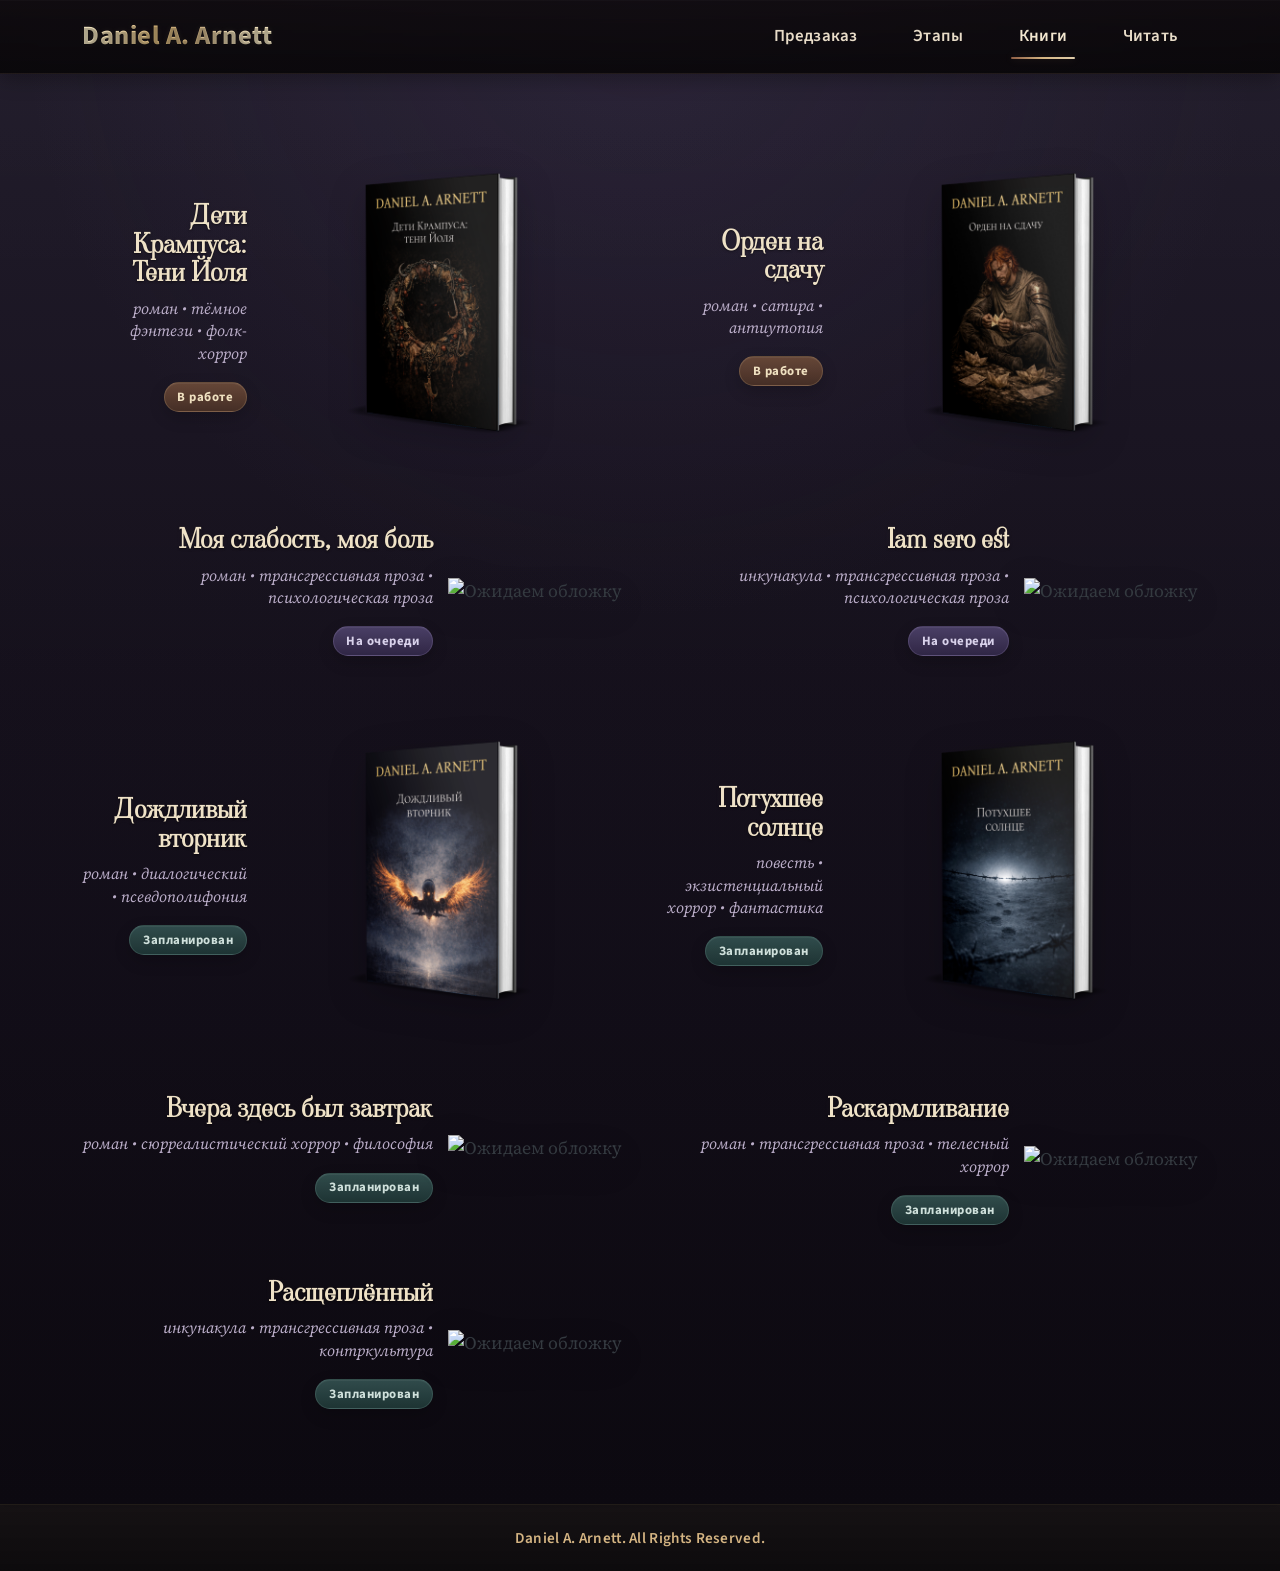
==== commit 843dbb3c: "Update plans.html" ====
--- a/plans.html
+++ b/plans.html
@@ -80,28 +80,6 @@
 
                     <article class="plan-row">
                         <div class="plan-row-text">
-                            <h2 class="plan-row-title pb-1">Дождливый вторник</h2> <!-- Готово -->
-                            <p class="plan-row-genre pb-2">роман • диалогический • псевдополифония</p>
-                            <span class="plan-status plan-status--planned">Запланирован</span>
-                        </div>
-                        <div class="plan-row-cover">
-                            <img src="./images/Book04.png" alt="Дождливый вторник">
-                        </div>
-                    </article>
-
-                    <article class="plan-row">
-                        <div class="plan-row-text">
-                            <h2 class="plan-row-title pb-1">Потухшее солнце</h2> <!-- Готово -->
-                            <p class="plan-row-genre pb-2">повесть • экзистенциальный хоррор • фантастика</p>
-                            <span class="plan-status plan-status--planned">Запланирован</span>
-                        </div>
-                        <div class="plan-row-cover">
-                            <img src="./images/Book03.png" alt="Потухшее солнце">
-                        </div>
-                    </article>
-
-                    <article class="plan-row">
-                        <div class="plan-row-text">
                             <h2 class="plan-row-title pb-1">Орден на сдачу</h2> <!-- Готово -->
                             <p class="plan-row-genre pb-2">роман • сатира • антиутопия</p>
                             <span class="plan-status plan-status--in-progress">В работе</span>
@@ -113,17 +91,6 @@
 
                     <article class="plan-row">
                         <div class="plan-row-text">
-                            <h2 class="plan-row-title pb-1">Вчера здесь был завтрак</h2> <!-- Готово -->
-                            <p class="plan-row-genre pb-2">роман • сюрреалистический хоррор • философия</p>
-                            <span class="plan-status plan-status--planned">Запланирован</span>
-                        </div>
-                        <div class="plan-row-cover">
-                            <img src="./images/" alt="Ожидаем обложку">
-                        </div>
-                    </article>
-
-                    <article class="plan-row">
-                        <div class="plan-row-text">
                             <h2 class="plan-row-title pb-1">Моя слабость, моя боль</h2> <!-- Готово -->
                             <p class="plan-row-genre pb-2">роман • трансгрессивная проза • психологическая проза</p>
                             <span class="plan-status plan-status--queued">На очереди</span>
@@ -132,23 +99,56 @@
                             <img src="./images/" alt="Ожидаем обложку">
                         </div>
                     </article>
-
-                    <article class="plan-row">
-                        <div class="plan-row-text">
-                            <h2 class="plan-row-title pb-1">Раскармливание</h2> <!-- Готово -->
-                            <p class="plan-row-genre pb-2">роман • трансгрессивная проза • телесный хоррор</p>
-                            <span class="plan-status plan-status--planned">Запланирован</span>
-                        </div>
-                        <div class="plan-row-cover">
-                            <img src="./images/" alt="Ожидаем обложку">
-                        </div>
-                    </article>
-
+                    
                     <article class="plan-row">
                         <div class="plan-row-text">
                             <h2 class="plan-row-title pb-1">Iam sero est</h2> <!-- Готово -->
                             <p class="plan-row-genre pb-2">инкунакула • трансгрессивная проза • психологическая проза</p>
                             <span class="plan-status plan-status--queued">На очереди</span>
+                        </div>
+                        <div class="plan-row-cover">
+                            <img src="./images/" alt="Ожидаем обложку">
+                        </div>
+                    </article>
+                    
+                    <article class="plan-row">
+                        <div class="plan-row-text">
+                            <h2 class="plan-row-title pb-1">Дождливый вторник</h2> <!-- Готово -->
+                            <p class="plan-row-genre pb-2">роман • диалогический • псевдополифония</p>
+                            <span class="plan-status plan-status--planned">Запланирован</span>
+                        </div>
+                        <div class="plan-row-cover">
+                            <img src="./images/Book04.png" alt="Дождливый вторник">
+                        </div>
+                    </article>
+
+                    <article class="plan-row">
+                        <div class="plan-row-text">
+                            <h2 class="plan-row-title pb-1">Потухшее солнце</h2> <!-- Готово -->
+                            <p class="plan-row-genre pb-2">повесть • экзистенциальный хоррор • фантастика</p>
+                            <span class="plan-status plan-status--planned">Запланирован</span>
+                        </div>
+                        <div class="plan-row-cover">
+                            <img src="./images/Book03.png" alt="Потухшее солнце">
+                        </div>
+                    </article>
+
+                    <article class="plan-row">
+                        <div class="plan-row-text">
+                            <h2 class="plan-row-title pb-1">Вчера здесь был завтрак</h2> <!-- Готово -->
+                            <p class="plan-row-genre pb-2">роман • сюрреалистический хоррор • философия</p>
+                            <span class="plan-status plan-status--planned">Запланирован</span>
+                        </div>
+                        <div class="plan-row-cover">
+                            <img src="./images/" alt="Ожидаем обложку">
+                        </div>
+                    </article>
+
+                    <article class="plan-row">
+                        <div class="plan-row-text">
+                            <h2 class="plan-row-title pb-1">Раскармливание</h2> <!-- Готово -->
+                            <p class="plan-row-genre pb-2">роман • трансгрессивная проза • телесный хоррор</p>
+                            <span class="plan-status plan-status--planned">Запланирован</span>
                         </div>
                         <div class="plan-row-cover">
                             <img src="./images/" alt="Ожидаем обложку">
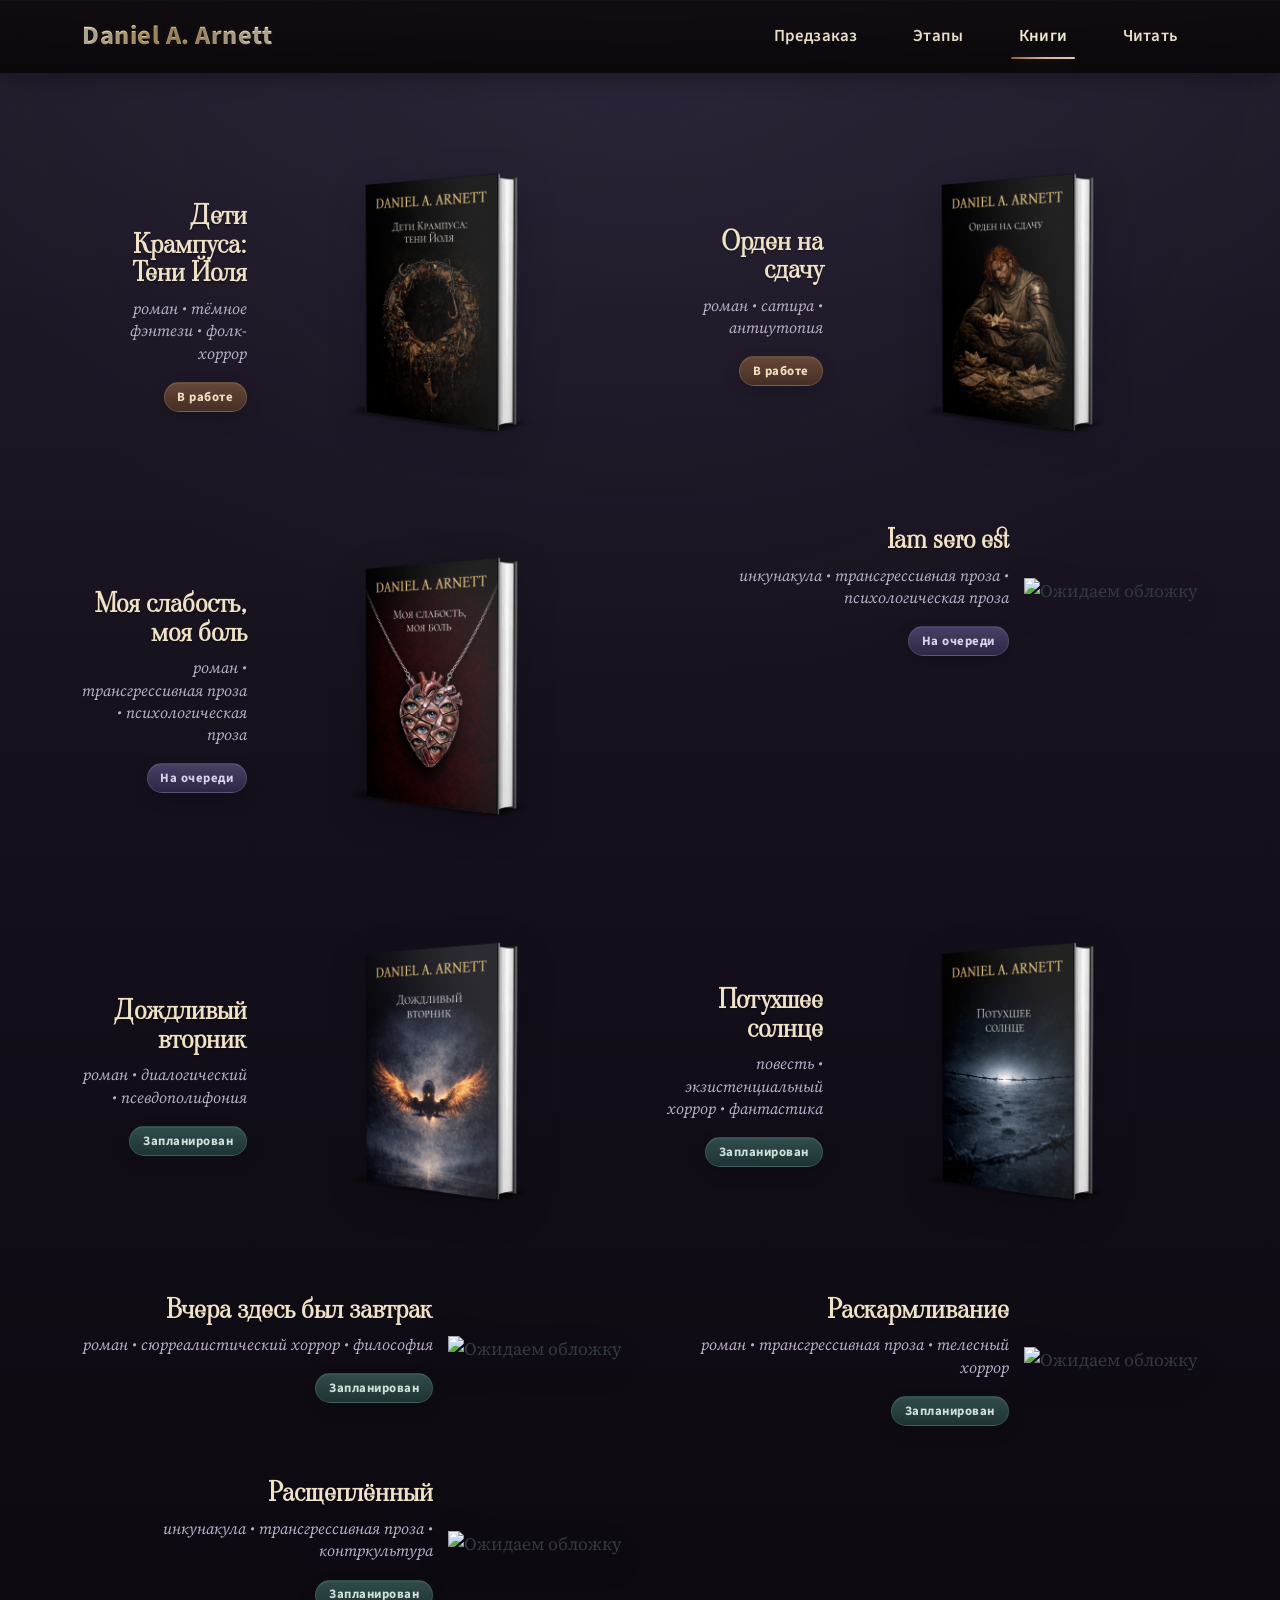
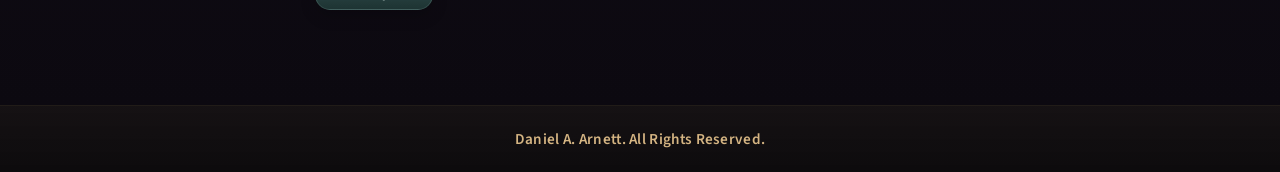
==== commit 60716814: "Update plans.html" ====
--- a/plans.html
+++ b/plans.html
@@ -96,7 +96,7 @@
                             <span class="plan-status plan-status--queued">На очереди</span>
                         </div>
                         <div class="plan-row-cover">
-                            <img src="./images/" alt="Ожидаем обложку">
+                            <img src="./images/Book05.png" alt="Ожидаем обложку">
                         </div>
                     </article>
                     
